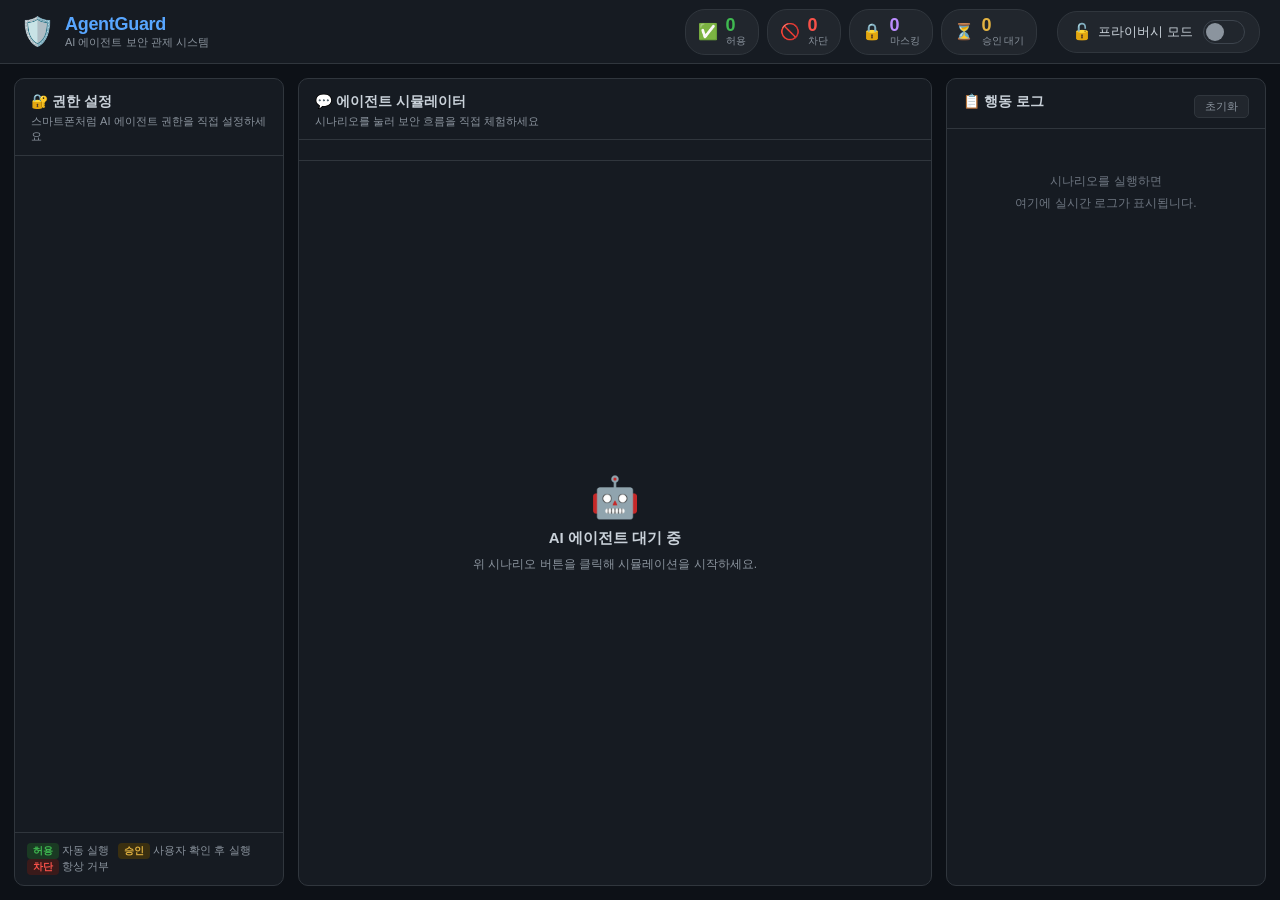
==== static/index.html @ 6f159b20 "Add AgentGuard AI 에이전트 보안 관제 데모 - FastAPI 기반 권한 브로커 (허용/승인/차단 3단계) - 실시간 민감정보 마스킹 (전화번호·주민번호·계좌번호 등)" ====
<!DOCTYPE html>
<html lang="ko">
<head>
  <meta charset="UTF-8">
  <meta name="viewport" content="width=device-width, initial-scale=1.0">
  <title>AgentGuard — AI 에이전트 보안 관제</title>
  <link rel="stylesheet" href="/static/style.css">
</head>
<body>

<header class="header">
  <div class="header-brand">
    <span class="brand-icon">🛡️</span>
    <div>
      <div class="brand-name">AgentGuard</div>
      <div class="brand-sub">AI 에이전트 보안 관제 시스템</div>
    </div>
  </div>

  <div class="header-stats">
    <div class="stat-chip stat-allow">
      <span>✅</span>
      <div>
        <div class="stat-num" id="cnt-allow">0</div>
        <div class="stat-lbl">허용</div>
      </div>
    </div>
    <div class="stat-chip stat-block">
      <span>🚫</span>
      <div>
        <div class="stat-num" id="cnt-block">0</div>
        <div class="stat-lbl">차단</div>
      </div>
    </div>
    <div class="stat-chip stat-mask">
      <span>🔒</span>
      <div>
        <div class="stat-num" id="cnt-mask">0</div>
        <div class="stat-lbl">마스킹</div>
      </div>
    </div>
    <div class="stat-chip stat-pending">
      <span>⏳</span>
      <div>
        <div class="stat-num" id="cnt-pending">0</div>
        <div class="stat-lbl">승인 대기</div>
      </div>
    </div>
  </div>

  <div class="header-privacy">
    <div class="privacy-label-wrap">
      <span class="privacy-icon" id="privacy-icon">🔓</span>
      <span id="privacy-label">프라이버시 모드</span>
    </div>
    <label class="toggle">
      <input type="checkbox" id="privacy-toggle">
      <span class="toggle-track"></span>
    </label>
  </div>
</header>

<main class="layout">

  <!-- LEFT: Permissions -->
  <aside class="panel" id="panel-perms">
    <div class="panel-hd">
      <h2>🔐 권한 설정</h2>
      <p class="panel-sub">스마트폰처럼 AI 에이전트 권한을 직접 설정하세요</p>
    </div>
    <div class="panel-body" id="perms-list"></div>
    <div class="perm-legend">
      <span class="badge-allow">허용</span> 자동 실행 &nbsp;
      <span class="badge-approve">승인</span> 사용자 확인 후 실행 &nbsp;
      <span class="badge-block">차단</span> 항상 거부
    </div>
  </aside>

  <!-- CENTER: Simulator -->
  <section class="panel" id="panel-agent">
    <div class="panel-hd">
      <h2>💬 에이전트 시뮬레이터</h2>
      <p class="panel-sub">시나리오를 눌러 보안 흐름을 직접 체험하세요</p>
    </div>
    <div id="scenarios-row"></div>
    <div class="chat-wrap">
      <div class="chat-feed" id="chat-feed">
        <div class="chat-empty">
          <div class="empty-icon">🤖</div>
          <div class="empty-title">AI 에이전트 대기 중</div>
          <div class="empty-sub">위 시나리오 버튼을 클릭해 시뮬레이션을 시작하세요.</div>
        </div>
      </div>
    </div>
    <div class="privacy-banner" id="privacy-banner">
      🔒 프라이버시 모드 활성화 — 외부 API 전송이 모두 차단됩니다
    </div>
  </section>

  <!-- RIGHT: Logs -->
  <aside class="panel" id="panel-logs">
    <div class="panel-hd log-hd">
      <h2>📋 행동 로그</h2>
      <button class="clear-btn" id="btn-clear">초기화</button>
    </div>
    <div class="panel-body log-feed" id="log-feed">
      <div class="log-empty">
        시나리오를 실행하면<br>여기에 실시간 로그가 표시됩니다.
      </div>
    </div>
  </aside>

</main>

<!-- Approval Modal -->
<div class="modal-backdrop" id="modal-backdrop">
  <div class="modal">
    <div class="modal-icon">⚠️</div>
    <div class="modal-title">사용자 승인 필요</div>
    <div class="modal-sub">AI 에이전트가 다음 작업을 요청합니다</div>
    <div class="modal-card" id="modal-content"></div>
    <div class="modal-btns">
      <button class="btn-deny" id="btn-deny">❌ 거부</button>
      <button class="btn-approve" id="btn-approve">✅ 승인</button>
    </div>
  </div>
</div>

<script src="/static/app.js"></script>
</body>
</html>
---- static/style.css ----
/* ── Variables ──────────────────────────────────────────────────── */
:root {
  --bg:        #0d1117;
  --surface:   #161b22;
  --card:      #21262d;
  --border:    #30363d;
  --border-hl: #3d444d;

  --green:     #3fb950;
  --green-dim: #1a3a23;
  --yellow:    #e3b341;
  --yellow-dim:#3a2f10;
  --red:       #f85149;
  --red-dim:   #3a1a1a;
  --blue:      #58a6ff;
  --blue-dim:  #1a2a3a;
  --purple:    #bc8cff;
  --purple-dim:#2a1a3a;

  --text:      #c9d1d9;
  --text-muted:#8b949e;
  --text-dim:  #6e7681;

  --radius:    10px;
  --radius-sm: 6px;
  --shadow:    0 4px 24px rgba(0,0,0,.4);
}

/* ── Reset ──────────────────────────────────────────────────────── */
*, *::before, *::after { box-sizing: border-box; margin: 0; padding: 0; }
body {
  font-family: -apple-system, BlinkMacSystemFont, 'Segoe UI', Roboto, sans-serif;
  background: var(--bg);
  color: var(--text);
  height: 100vh;
  overflow: hidden;
  display: flex;
  flex-direction: column;
}
button { cursor: pointer; font-family: inherit; }

/* ── Header ─────────────────────────────────────────────────────── */
.header {
  display: flex;
  align-items: center;
  gap: 20px;
  padding: 0 20px;
  height: 64px;
  background: var(--surface);
  border-bottom: 1px solid var(--border);
  flex-shrink: 0;
  z-index: 10;
}
.header-brand {
  display: flex;
  align-items: center;
  gap: 10px;
  flex-shrink: 0;
}
.brand-icon { font-size: 28px; }
.brand-name { font-size: 18px; font-weight: 700; color: var(--blue); letter-spacing: -.3px; }
.brand-sub  { font-size: 11px; color: var(--text-muted); }

.header-stats {
  display: flex;
  gap: 8px;
  margin-left: auto;
}
.stat-chip {
  display: flex;
  align-items: center;
  gap: 8px;
  padding: 6px 12px;
  border-radius: 20px;
  border: 1px solid var(--border);
  background: var(--card);
  font-size: 12px;
  min-width: 70px;
}
.stat-chip > span { font-size: 16px; }
.stat-num { font-size: 18px; font-weight: 700; line-height: 1; }
.stat-lbl { font-size: 10px; color: var(--text-muted); }
.stat-allow  .stat-num { color: var(--green); }
.stat-block  .stat-num { color: var(--red); }
.stat-mask   .stat-num { color: var(--purple); }
.stat-pending .stat-num { color: var(--yellow); }

.header-privacy {
  display: flex;
  align-items: center;
  gap: 10px;
  flex-shrink: 0;
  padding: 8px 14px;
  border-radius: 20px;
  border: 1px solid var(--border);
  background: var(--card);
}
.privacy-label-wrap { display: flex; align-items: center; gap: 6px; font-size: 13px; font-weight: 500; }
.privacy-icon { font-size: 16px; transition: all .3s; }

/* Toggle switch */
.toggle { position: relative; display: inline-block; width: 42px; height: 24px; }
.toggle input { opacity: 0; width: 0; height: 0; }
.toggle-track {
  position: absolute; inset: 0;
  background: var(--card);
  border: 1px solid var(--border-hl);
  border-radius: 24px;
  transition: background .25s;
}
.toggle-track::after {
  content: '';
  position: absolute;
  top: 2px; left: 2px;
  width: 18px; height: 18px;
  background: var(--text-muted);
  border-radius: 50%;
  transition: transform .25s, background .25s;
}
.toggle input:checked + .toggle-track { background: var(--purple-dim); border-color: var(--purple); }
.toggle input:checked + .toggle-track::after { transform: translateX(18px); background: var(--purple); }

/* ── Layout ─────────────────────────────────────────────────────── */
.layout {
  display: grid;
  grid-template-columns: 270px 1fr 320px;
  gap: 14px;
  padding: 14px;
  flex: 1;
  overflow: hidden;
  min-height: 0;
}

/* ── Panel ──────────────────────────────────────────────────────── */
.panel {
  background: var(--surface);
  border: 1px solid var(--border);
  border-radius: var(--radius);
  display: flex;
  flex-direction: column;
  overflow: hidden;
  min-height: 0;
}
.panel-hd {
  padding: 14px 16px 10px;
  border-bottom: 1px solid var(--border);
  flex-shrink: 0;
}
.panel-hd h2 { font-size: 14px; font-weight: 600; }
.panel-sub { font-size: 11px; color: var(--text-muted); margin-top: 3px; line-height: 1.4; }
.panel-body { flex: 1; overflow-y: auto; padding: 12px; }

/* ── Permissions ────────────────────────────────────────────────── */
.perm-item {
  padding: 10px 12px;
  margin-bottom: 6px;
  background: var(--card);
  border: 1px solid var(--border);
  border-radius: var(--radius-sm);
  transition: border-color .2s;
}
.perm-item:last-child { margin-bottom: 0; }
.perm-top {
  display: flex;
  align-items: center;
  gap: 8px;
  margin-bottom: 8px;
}
.perm-icon { font-size: 16px; }
.perm-name { font-size: 13px; font-weight: 500; }
.perm-desc { font-size: 11px; color: var(--text-muted); }

.seg-ctrl {
  display: flex;
  background: var(--bg);
  border: 1px solid var(--border);
  border-radius: 6px;
  overflow: hidden;
}
.seg-btn {
  flex: 1;
  border: none;
  background: transparent;
  padding: 5px 4px;
  font-size: 11px;
  font-weight: 500;
  color: var(--text-muted);
  transition: background .15s, color .15s;
}
.seg-btn:not(:last-child) { border-right: 1px solid var(--border); }
.seg-btn:hover { background: var(--card); color: var(--text); }
.seg-btn.act-allow   { background: var(--green-dim);  color: var(--green);  }
.seg-btn.act-approve { background: var(--yellow-dim); color: var(--yellow); }
.seg-btn.act-block   { background: var(--red-dim);    color: var(--red);    }

.perm-item.state-allow   { border-color: var(--green); }
.perm-item.state-approve { border-color: var(--yellow); }
.perm-item.state-block   { border-color: var(--red); }

.perm-legend {
  padding: 10px 12px;
  border-top: 1px solid var(--border);
  font-size: 11px;
  color: var(--text-muted);
  flex-shrink: 0;
}
.badge-allow, .badge-approve, .badge-block {
  display: inline-block;
  padding: 1px 6px;
  border-radius: 4px;
  font-size: 10px;
  font-weight: 600;
}
.badge-allow   { background: var(--green-dim);  color: var(--green);  }
.badge-approve { background: var(--yellow-dim); color: var(--yellow); }
.badge-block   { background: var(--red-dim);    color: var(--red);    }

/* ── Scenarios ──────────────────────────────────────────────────── */
#scenarios-row {
  display: flex;
  gap: 8px;
  padding: 10px 12px;
  border-bottom: 1px solid var(--border);
  flex-shrink: 0;
}
.scenario-btn {
  flex: 1;
  display: flex;
  flex-direction: column;
  align-items: center;
  gap: 4px;
  padding: 10px 6px;
  border: 1px solid var(--border);
  border-radius: var(--radius-sm);
  background: var(--card);
  color: var(--text);
  font-size: 11px;
  font-weight: 500;
  text-align: center;
  transition: border-color .2s, background .2s, transform .1s;
}
.scenario-btn:hover { border-color: var(--blue); background: var(--blue-dim); }
.scenario-btn:active { transform: scale(.97); }
.scenario-btn.running {
  border-color: var(--yellow);
  background: var(--yellow-dim);
  pointer-events: none;
  animation: pulse 1.5s infinite;
}
.scenario-btn.s3-btn:hover { border-color: var(--purple); background: var(--purple-dim); }
.scenario-btn.s3-btn.running { border-color: var(--purple); background: var(--purple-dim); }
.sc-emoji { font-size: 20px; }
@keyframes pulse { 0%,100%{opacity:1} 50%{opacity:.6} }

/* ── Chat ───────────────────────────────────────────────────────── */
.chat-wrap { flex: 1; overflow: hidden; display: flex; flex-direction: column; min-height: 0; }
.chat-feed {
  flex: 1;
  overflow-y: auto;
  padding: 12px;
  display: flex;
  flex-direction: column;
  gap: 8px;
}
.chat-empty {
  display: flex;
  flex-direction: column;
  align-items: center;
  justify-content: center;
  height: 100%;
  gap: 8px;
  color: var(--text-muted);
  text-align: center;
}
.empty-icon  { font-size: 40px; }
.empty-title { font-size: 15px; font-weight: 600; color: var(--text); }
.empty-sub   { font-size: 12px; }

.chat-msg {
  max-width: 85%;
  padding: 9px 12px;
  border-radius: 12px;
  font-size: 13px;
  line-height: 1.5;
  animation: fadeUp .3s ease;
}
.chat-msg.user  { align-self: flex-end; background: var(--blue-dim); border: 1px solid var(--blue); color: var(--blue); }
.chat-msg.ai    { align-self: flex-start; background: var(--card); border: 1px solid var(--border); }
.chat-msg.agent { align-self: flex-start; background: var(--card); border: 1px solid var(--border-hl); font-size: 12px; }
.chat-msg.info  { align-self: center; background: var(--purple-dim); border: 1px solid var(--purple); color: var(--purple); font-size: 11px; max-width: 100%; text-align: center; }
.chat-sender    { font-size: 10px; color: var(--text-muted); margin-bottom: 3px; }
@keyframes fadeUp { from{opacity:0;transform:translateY(8px)} to{opacity:1;transform:translateY(0)} }

.privacy-banner {
  display: none;
  padding: 8px 14px;
  background: var(--purple-dim);
  border-top: 1px solid var(--purple);
  color: var(--purple);
  font-size: 12px;
  font-weight: 500;
  text-align: center;
  flex-shrink: 0;
}

/* ── Logs ───────────────────────────────────────────────────────── */
.log-hd { display: flex; align-items: flex-start; justify-content: space-between; }
.clear-btn {
  padding: 3px 10px;
  border: 1px solid var(--border);
  border-radius: 5px;
  background: var(--card);
  color: var(--text-muted);
  font-size: 11px;
  margin-top: 2px;
}
.clear-btn:hover { border-color: var(--red); color: var(--red); }

.log-feed { display: flex; flex-direction: column; gap: 6px; }
.log-empty { font-size: 12px; color: var(--text-dim); text-align: center; padding-top: 30px; line-height: 1.8; }

.log-entry {
  border-left: 3px solid var(--border);
  padding: 8px 10px;
  border-radius: 0 var(--radius-sm) var(--radius-sm) 0;
  background: var(--card);
  animation: slideIn .3s ease;
  cursor: pointer;
  transition: background .15s;
}
.log-entry:hover { background: var(--border); }
.log-entry.l-allow   { border-left-color: var(--green); }
.log-entry.l-block   { border-left-color: var(--red); }
.log-entry.l-approve { border-left-color: var(--yellow); }
.log-entry.l-system  { border-left-color: var(--blue); }

.log-top { display: flex; align-items: center; gap: 6px; margin-bottom: 3px; }
.log-ts   { font-size: 10px; color: var(--text-dim); font-variant-numeric: tabular-nums; }
.log-desc { font-size: 12px; flex: 1; }
.log-badge {
  padding: 1px 6px;
  border-radius: 4px;
  font-size: 10px;
  font-weight: 600;
  flex-shrink: 0;
}
.b-allow   { background: var(--green-dim);  color: var(--green);  }
.b-block   { background: var(--red-dim);    color: var(--red);    }
.b-approve { background: var(--yellow-dim); color: var(--yellow); }
.b-system  { background: var(--blue-dim);   color: var(--blue);   }

.log-data {
  font-size: 11px;
  color: var(--text-muted);
  white-space: nowrap;
  overflow: hidden;
  text-overflow: ellipsis;
  max-width: 260px;
}
.log-mask-tag {
  display: inline-block;
  margin-top: 4px;
  padding: 1px 6px;
  background: var(--purple-dim);
  color: var(--purple);
  border-radius: 4px;
  font-size: 10px;
}

.log-detail {
  display: none;
  margin-top: 8px;
  padding-top: 8px;
  border-top: 1px solid var(--border);
  font-size: 11px;
  color: var(--text-muted);
  line-height: 1.6;
}
.log-entry.expanded .log-detail { display: block; }
.log-detail strong { color: var(--text); }

@keyframes slideIn { from{opacity:0;transform:translateX(-8px)} to{opacity:1;transform:translateX(0)} }

/* ── Modal ──────────────────────────────────────────────────────── */
.modal-backdrop {
  display: none;
  position: fixed;
  inset: 0;
  background: rgba(0,0,0,.7);
  backdrop-filter: blur(4px);
  z-index: 100;
  align-items: center;
  justify-content: center;
}
.modal-backdrop.open { display: flex; }
.modal {
  background: var(--surface);
  border: 1px solid var(--yellow);
  border-radius: 14px;
  padding: 28px 28px 24px;
  width: 420px;
  max-width: 90vw;
  box-shadow: var(--shadow);
  animation: modalIn .25s ease;
  text-align: center;
}
@keyframes modalIn { from{opacity:0;transform:scale(.94)} to{opacity:1;transform:scale(1)} }
.modal-icon  { font-size: 40px; margin-bottom: 10px; }
.modal-title { font-size: 18px; font-weight: 700; color: var(--yellow); margin-bottom: 4px; }
.modal-sub   { font-size: 13px; color: var(--text-muted); margin-bottom: 16px; }

.modal-card {
  background: var(--card);
  border: 1px solid var(--border-hl);
  border-radius: var(--radius-sm);
  padding: 14px;
  text-align: left;
  margin-bottom: 20px;
}
.modal-row { display: flex; gap: 8px; margin-bottom: 8px; font-size: 13px; }
.modal-row:last-child { margin-bottom: 0; }
.m-label { color: var(--text-muted); min-width: 70px; flex-shrink: 0; }
.m-value { color: var(--text); word-break: break-all; }
.m-value.code { font-family: 'SFMono-Regular', Consolas, monospace; font-size: 12px; color: var(--red); }

.modal-btns { display: flex; gap: 10px; }
.btn-deny, .btn-approve {
  flex: 1;
  padding: 11px;
  border-radius: var(--radius-sm);
  font-size: 14px;
  font-weight: 600;
  border: none;
  transition: opacity .15s, transform .1s;
}
.btn-deny    { background: var(--red-dim);    color: var(--red);    border: 1px solid var(--red); }
.btn-approve { background: var(--green-dim);  color: var(--green);  border: 1px solid var(--green); }
.btn-deny:hover, .btn-approve:hover { opacity: .85; }
.btn-deny:active, .btn-approve:active { transform: scale(.97); }

/* ── Scrollbar ──────────────────────────────────────────────────── */
::-webkit-scrollbar { width: 5px; }
::-webkit-scrollbar-track { background: transparent; }
::-webkit-scrollbar-thumb { background: var(--border-hl); border-radius: 3px; }
::-webkit-scrollbar-thumb:hover { background: var(--text-dim); }

/* ── Privacy mode body state ────────────────────────────────────── */
body.privacy-active .header { border-bottom-color: var(--purple); }
body.privacy-active .brand-icon::after { content: ' 🔒'; }
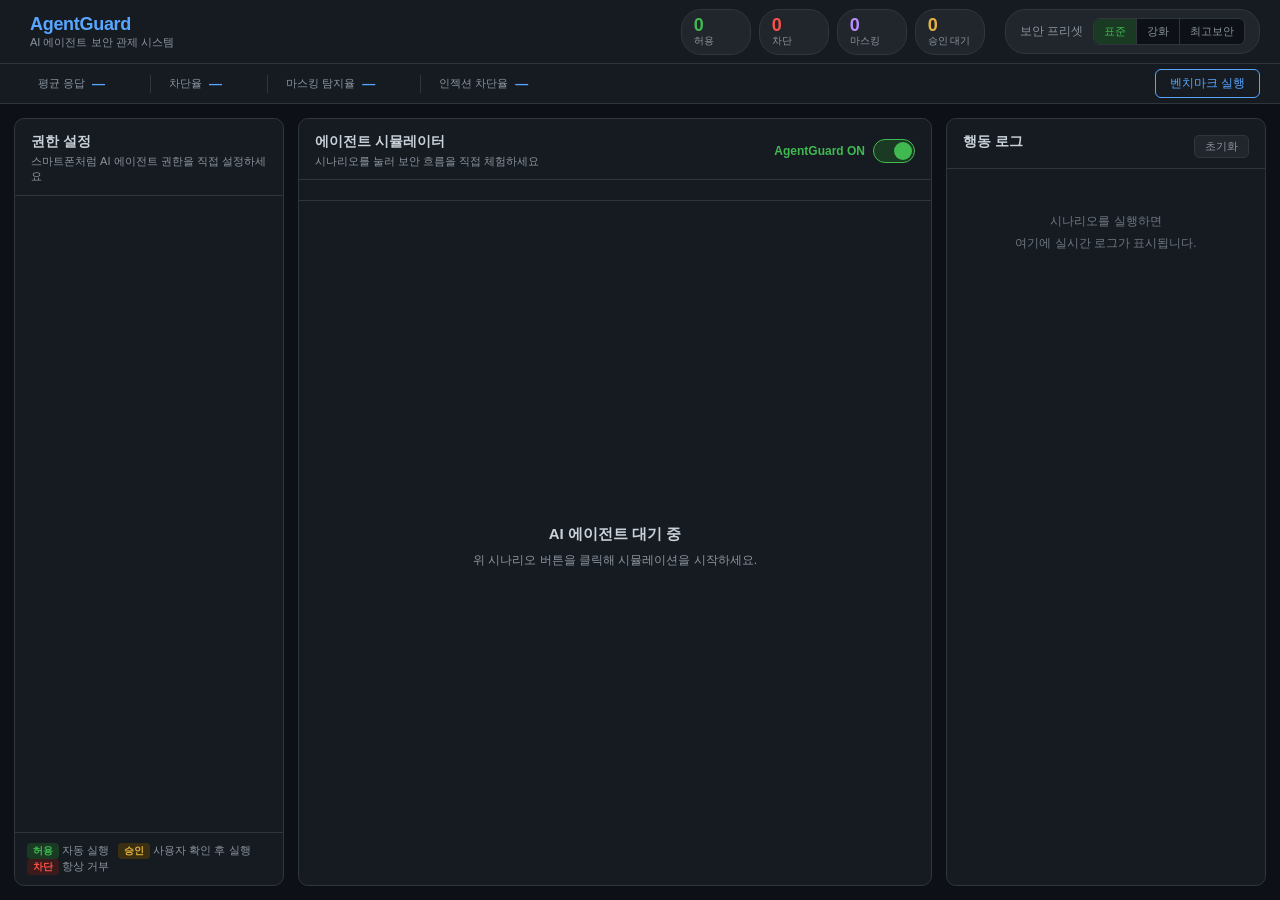
==== commit 26d3fa0f: "Add sensitivity preset, Guard ON/OFF toggle, field-level Gmail permissions - Replace privacy_mode bo" ====
--- a/static/index.html
+++ b/static/index.html
@@ -10,7 +10,7 @@
 
 <header class="header">
   <div class="header-brand">
-    <span class="brand-icon">🛡️</span>
+    <span class="brand-icon"></span>
     <div>
       <div class="brand-name">AgentGuard</div>
       <div class="brand-sub">AI 에이전트 보안 관제 시스템</div>
@@ -19,28 +19,24 @@
 
   <div class="header-stats">
     <div class="stat-chip stat-allow">
-      <span>✅</span>
       <div>
         <div class="stat-num" id="cnt-allow">0</div>
         <div class="stat-lbl">허용</div>
       </div>
     </div>
     <div class="stat-chip stat-block">
-      <span>🚫</span>
       <div>
         <div class="stat-num" id="cnt-block">0</div>
         <div class="stat-lbl">차단</div>
       </div>
     </div>
     <div class="stat-chip stat-mask">
-      <span>🔒</span>
       <div>
         <div class="stat-num" id="cnt-mask">0</div>
         <div class="stat-lbl">마스킹</div>
       </div>
     </div>
     <div class="stat-chip stat-pending">
-      <span>⏳</span>
       <div>
         <div class="stat-num" id="cnt-pending">0</div>
         <div class="stat-lbl">승인 대기</div>
@@ -48,24 +44,47 @@
     </div>
   </div>
 
-  <div class="header-privacy">
-    <div class="privacy-label-wrap">
-      <span class="privacy-icon" id="privacy-icon">🔓</span>
-      <span id="privacy-label">프라이버시 모드</span>
+  <div class="header-sensitivity">
+    <span class="sensitivity-label">보안 프리셋</span>
+    <div class="preset-ctrl">
+      <button class="preset-btn preset-standard active" id="preset-standard" data-preset="standard">표준</button>
+      <button class="preset-btn preset-enhanced" id="preset-enhanced" data-preset="enhanced">강화</button>
+      <button class="preset-btn preset-maximum" id="preset-maximum" data-preset="maximum">최고보안</button>
     </div>
-    <label class="toggle">
-      <input type="checkbox" id="privacy-toggle">
-      <span class="toggle-track"></span>
-    </label>
   </div>
 </header>
+
+<!-- Live metrics bar -->
+<div class="metrics-bar">
+  <div class="metric-item">
+    <span class="metric-label">평균 응답</span>
+    <span class="metric-val" id="m-avg-ms">—</span>
+  </div>
+  <div class="metric-div"></div>
+  <div class="metric-item">
+    <span class="metric-label">차단율</span>
+    <span class="metric-val" id="m-block-rate">—</span>
+  </div>
+  <div class="metric-div"></div>
+  <div class="metric-item">
+    <span class="metric-label">마스킹 탐지율</span>
+    <span class="metric-val" id="m-mask-rate">—</span>
+  </div>
+  <div class="metric-div"></div>
+  <div class="metric-item">
+    <span class="metric-label">인젝션 차단율</span>
+    <span class="metric-val" id="m-inject-rate">—</span>
+  </div>
+  <div class="metric-spacer"></div>
+  <button class="benchmark-btn" id="btn-benchmark">벤치마크 실행</button>
+</div>
 
 <main class="layout">
 
   <!-- LEFT: Permissions -->
   <aside class="panel" id="panel-perms">
     <div class="panel-hd">
-      <h2>🔐 권한 설정</h2>
+      <h2>권한 설정</h2>
       <p class="panel-sub">스마트폰처럼 AI 에이전트 권한을 직접 설정하세요</p>
     </div>
     <div class="panel-body" id="perms-list"></div>
@@ -78,29 +97,41 @@
 
   <!-- CENTER: Simulator -->
   <section class="panel" id="panel-agent">
-    <div class="panel-hd">
-      <h2>💬 에이전트 시뮬레이터</h2>
-      <p class="panel-sub">시나리오를 눌러 보안 흐름을 직접 체험하세요</p>
+    <div class="panel-hd agent-hd">
+      <div>
+        <h2>에이전트 시뮬레이터</h2>
+        <p class="panel-sub">시나리오를 눌러 보안 흐름을 직접 체험하세요</p>
+      </div>
+      <div class="guard-ctrl" id="guard-ctrl">
+        <span class="guard-label-text" id="guard-label">AgentGuard ON</span>
+        <label class="toggle guard-toggle">
+          <input type="checkbox" id="guard-toggle" checked>
+          <span class="toggle-track guard-track"></span>
+        </label>
+      </div>
     </div>
     <div id="scenarios-row"></div>
+    <div class="guard-off-banner" id="guard-off-banner">
+      AgentGuard 비활성화 — 마스킹·차단·권한 검사 없이 원본 데이터 노출
+    </div>
     <div class="chat-wrap">
       <div class="chat-feed" id="chat-feed">
         <div class="chat-empty">
-          <div class="empty-icon">🤖</div>
+          <div class="empty-icon"></div>
           <div class="empty-title">AI 에이전트 대기 중</div>
           <div class="empty-sub">위 시나리오 버튼을 클릭해 시뮬레이션을 시작하세요.</div>
         </div>
       </div>
     </div>
     <div class="privacy-banner" id="privacy-banner">
-      🔒 프라이버시 모드 활성화 — 외부 API 전송이 모두 차단됩니다
+      최고보안 모드 — 모든 외부 전송이 차단됩니다
     </div>
   </section>
 
   <!-- RIGHT: Logs -->
   <aside class="panel" id="panel-logs">
     <div class="panel-hd log-hd">
-      <h2>📋 행동 로그</h2>
+      <h2>행동 로그</h2>
       <button class="clear-btn" id="btn-clear">초기화</button>
     </div>
     <div class="panel-body log-feed" id="log-feed">
@@ -115,13 +146,25 @@
 <!-- Approval Modal -->
 <div class="modal-backdrop" id="modal-backdrop">
   <div class="modal">
-    <div class="modal-icon">⚠️</div>
+    <div class="modal-icon"></div>
     <div class="modal-title">사용자 승인 필요</div>
     <div class="modal-sub">AI 에이전트가 다음 작업을 요청합니다</div>
     <div class="modal-card" id="modal-content"></div>
     <div class="modal-btns">
-      <button class="btn-deny" id="btn-deny">❌ 거부</button>
-      <button class="btn-approve" id="btn-approve">✅ 승인</button>
+      <button class="btn-deny" id="btn-deny">거부</button>
+      <button class="btn-approve" id="btn-approve">승인</button>
+    </div>
+  </div>
+</div>
+
+<!-- Benchmark Modal -->
+<div class="modal-backdrop" id="bench-backdrop">
+  <div class="modal bench-modal">
+    <div class="modal-title">민감정보 탐지 성능 벤치마크</div>
+    <div class="modal-sub">정규식 기반 탐지 엔진 — 테스트셋 27건 (탐지 가능 15건 + 한계 케이스 2건 + 음성 10건)</div>
+    <div id="bench-content"></div>
+    <div class="modal-btns" style="margin-top:14px">
+      <button class="btn-approve" id="btn-bench-close" style="flex:none;padding:9px 36px">닫기</button>
     </div>
   </div>
 </div>
--- a/static/style.css
+++ b/static/style.css
@@ -446,4 +446,232 @@
 
 /* ── Privacy mode body state ────────────────────────────────────── */
 body.privacy-active .header { border-bottom-color: var(--purple); }
-body.privacy-active .brand-icon::after { content: ' 🔒'; }
+body.privacy-active .brand-icon::after { content: ''; }
+
+/* ── Guard OFF body state ────────────────────────────────────────── */
+body.guard-off .header { border-bottom-color: var(--red); }
+
+/* ── Sensitivity preset selector ────────────────────────────────── */
+.header-sensitivity {
+  display: flex;
+  align-items: center;
+  gap: 10px;
+  flex-shrink: 0;
+  padding: 8px 14px;
+  border-radius: 20px;
+  border: 1px solid var(--border);
+  background: var(--card);
+}
+.sensitivity-label {
+  font-size: 12px;
+  color: var(--text-muted);
+  white-space: nowrap;
+}
+.preset-ctrl {
+  display: flex;
+  background: var(--bg);
+  border: 1px solid var(--border);
+  border-radius: 6px;
+  overflow: hidden;
+}
+.preset-btn {
+  border: none;
+  background: transparent;
+  padding: 5px 10px;
+  font-size: 11px;
+  font-weight: 500;
+  color: var(--text-muted);
+  transition: background .15s, color .15s;
+  white-space: nowrap;
+}
+.preset-btn:not(:last-child) { border-right: 1px solid var(--border); }
+.preset-btn:hover { background: var(--card); color: var(--text); }
+.preset-btn.active.preset-standard { background: var(--green-dim);  color: var(--green);  }
+.preset-btn.active.preset-enhanced { background: var(--yellow-dim); color: var(--yellow); }
+.preset-btn.active.preset-maximum  { background: var(--red-dim);    color: var(--red);    }
+
+/* ── Guard toggle in simulator panel ────────────────────────────── */
+.agent-hd {
+  display: flex;
+  align-items: center;
+  justify-content: space-between;
+}
+.guard-ctrl {
+  display: flex;
+  align-items: center;
+  gap: 8px;
+  flex-shrink: 0;
+}
+.guard-label-text {
+  font-size: 12px;
+  font-weight: 600;
+  color: var(--green);
+  transition: color .2s;
+}
+.guard-track { }
+.toggle input:checked + .guard-track { background: var(--green-dim); border-color: var(--green); }
+.toggle input:checked + .guard-track::after { background: var(--green); }
+.toggle input:not(:checked) + .guard-track { background: var(--red-dim); border-color: var(--red); }
+.toggle input:not(:checked) + .guard-track::after { transform: translateX(18px); background: var(--red); }
+
+/* ── Guard OFF banner ────────────────────────────────────────────── */
+.guard-off-banner {
+  display: none;
+  align-items: center;
+  justify-content: center;
+  padding: 7px 14px;
+  background: var(--red-dim);
+  border-bottom: 1px solid var(--red);
+  color: var(--red);
+  font-size: 12px;
+  font-weight: 600;
+  text-align: center;
+  flex-shrink: 0;
+  animation: pulse 2s infinite;
+}
+
+/* ── Danger chat message (Guard OFF) ────────────────────────────── */
+.chat-msg.danger {
+  align-self: flex-start;
+  background: var(--red-dim);
+  border: 1px solid var(--red);
+  color: var(--red);
+  font-size: 12px;
+}
+.chat-msg.danger .chat-sender { color: var(--red); opacity: .8; }
+
+/* ── Gmail scope sub-control ─────────────────────────────────────── */
+.gmail-scope-ctrl {
+  display: flex;
+  align-items: center;
+  gap: 8px;
+  margin-top: 8px;
+  padding-top: 8px;
+  border-top: 1px solid var(--border);
+}
+.gmail-scope-label {
+  font-size: 11px;
+  color: var(--text-muted);
+  white-space: nowrap;
+  flex-shrink: 0;
+}
+.gmail-seg { flex: 1; }
+
+/* ── Metrics bar ─────────────────────────────────────────────────── */
+.metrics-bar {
+  display: flex;
+  align-items: center;
+  height: 40px;
+  padding: 0 20px;
+  background: var(--surface);
+  border-bottom: 1px solid var(--border);
+  flex-shrink: 0;
+  gap: 0;
+}
+.metric-item {
+  display: flex;
+  align-items: center;
+  gap: 7px;
+  padding: 0 18px;
+}
+.metric-label {
+  font-size: 11px;
+  color: var(--text-muted);
+  white-space: nowrap;
+}
+.metric-val {
+  font-size: 13px;
+  font-weight: 700;
+  color: var(--blue);
+  font-variant-numeric: tabular-nums;
+  min-width: 40px;
+}
+.metric-div {
+  width: 1px;
+  height: 18px;
+  background: var(--border);
+  flex-shrink: 0;
+}
+.metric-spacer { flex: 1; }
+.benchmark-btn {
+  padding: 5px 14px;
+  border: 1px solid var(--blue);
+  border-radius: var(--radius-sm);
+  background: transparent;
+  color: var(--blue);
+  font-size: 12px;
+  font-weight: 500;
+  white-space: nowrap;
+  transition: background .15s, color .15s;
+}
+.benchmark-btn:hover    { background: var(--blue); color: var(--bg); }
+.benchmark-btn:disabled { opacity: .5; cursor: not-allowed; }
+
+/* ── Scenario s4 (injection) ─────────────────────────────────────── */
+.scenario-btn.s4-btn:hover   { border-color: var(--red);    background: var(--red-dim);    }
+.scenario-btn.s4-btn.running { border-color: var(--red);    background: var(--red-dim);    pointer-events: none; animation: pulse 1.5s infinite; }
+
+/* ── Log response time tag ───────────────────────────────────────── */
+.log-ms {
+  font-size: 10px;
+  color: var(--text-dim);
+  font-variant-numeric: tabular-nums;
+  flex-shrink: 0;
+  margin-right: 2px;
+}
+
+/* ── Benchmark modal ─────────────────────────────────────────────── */
+.bench-modal {
+  width: 700px;
+  max-width: 96vw;
+  text-align: left;
+  max-height: 88vh;
+  overflow-y: auto;
+}
+.bench-summary {
+  display: grid;
+  grid-template-columns: repeat(5, 1fr);
+  gap: 8px;
+  margin: 16px 0 10px;
+}
+.bench-stat {
+  background: var(--card);
+  border: 1px solid var(--border);
+  border-radius: var(--radius-sm);
+  padding: 10px 8px;
+  text-align: center;
+}
+.bench-val { font-size: 20px; font-weight: 700; line-height: 1.2; }
+.bench-lbl { font-size: 10px; color: var(--text-muted); margin-top: 3px; }
+.bench-meta {
+  font-size: 11px;
+  color: var(--text-muted);
+  margin-bottom: 12px;
+  padding: 6px 10px;
+  background: var(--card);
+  border-radius: var(--radius-sm);
+}
+.bench-table-wrap { overflow-x: auto; }
+.bench-table {
+  width: 100%;
+  border-collapse: collapse;
+  font-size: 11px;
+}
+.bench-table th, .bench-table td {
+  padding: 6px 8px;
+  border-bottom: 1px solid var(--border);
+  text-align: left;
+}
+.bench-table th {
+  color: var(--text-muted);
+  font-weight: 500;
+  background: var(--card);
+  position: sticky;
+  top: 0;
+}
+.bench-text { color: var(--text); max-width: 220px; }
+.bench-time { color: var(--text-dim); font-variant-numeric: tabular-nums; }
+.outcome-tp { color: var(--green);   font-weight: 600; }
+.outcome-tn { color: var(--text-muted); }
+.outcome-fp { color: var(--red);     font-weight: 600; }
+.outcome-fn { color: var(--yellow);  font-weight: 600; }
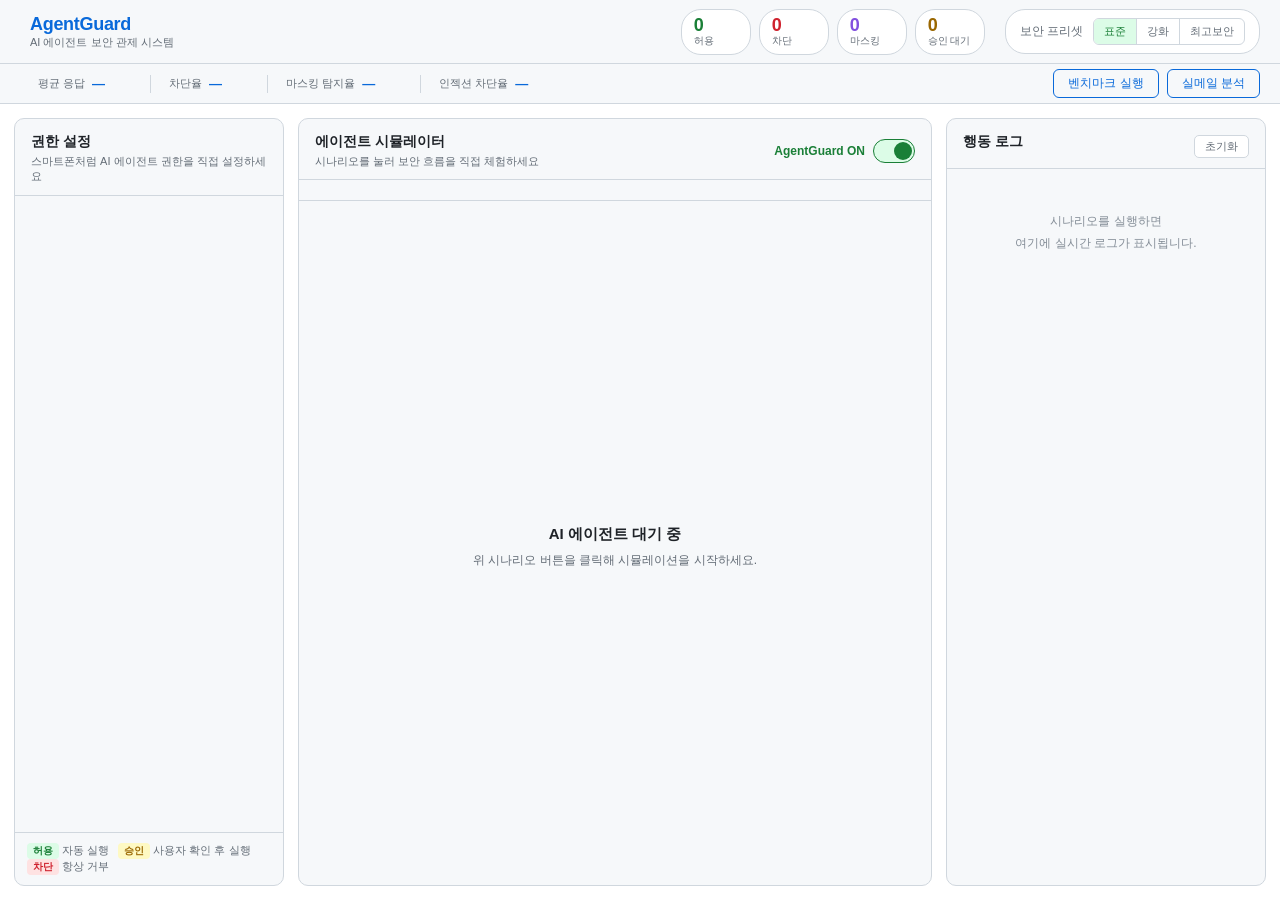
==== commit 057142ae: "최종본" ====
--- a/static/index.html
+++ b/static/index.html
@@ -77,6 +77,7 @@
   </div>
   <div class="metric-spacer"></div>
   <button class="benchmark-btn" id="btn-benchmark">벤치마크 실행</button>
+  <button class="benchmark-btn" id="btn-email-analysis" style="margin-left:8px">실메일 분석</button>
 </div>
 
 <main class="layout">
@@ -161,7 +162,7 @@
 <div class="modal-backdrop" id="bench-backdrop">
   <div class="modal bench-modal">
     <div class="modal-title">민감정보 탐지 성능 벤치마크</div>
-    <div class="modal-sub">정규식 기반 탐지 엔진 — 테스트셋 27건 (탐지 가능 15건 + 한계 케이스 2건 + 음성 10건)</div>
+    <div class="modal-sub">정규식 기반 탐지 엔진 — 테스트셋 100건 (탐지 가능 60건 + 한계 케이스 10건 + 음성 30건)</div>
     <div id="bench-content"></div>
     <div class="modal-btns" style="margin-top:14px">
       <button class="btn-approve" id="btn-bench-close" style="flex:none;padding:9px 36px">닫기</button>
@@ -169,6 +170,18 @@
   </div>
 </div>
 
+<!-- Email Analysis Modal -->
+<div class="modal-backdrop" id="email-analysis-backdrop">
+  <div class="modal bench-modal">
+    <div class="modal-title">실제 이메일 PII 분석</div>
+    <div class="modal-sub">Gmail 수신함 50건 — 실제 데이터 기반 민감정보 탐지 결과</div>
+    <div id="email-analysis-content"></div>
+    <div class="modal-btns" style="margin-top:14px">
+      <button class="btn-approve" id="btn-email-analysis-close" style="flex:none;padding:9px 36px">닫기</button>
+    </div>
+  </div>
+</div>
+
 <script src="/static/app.js"></script>
 </body>
 </html>
--- a/static/style.css
+++ b/static/style.css
@@ -1,29 +1,29 @@
 /* ── Variables ──────────────────────────────────────────────────── */
 :root {
-  --bg:        #0d1117;
-  --surface:   #161b22;
-  --card:      #21262d;
-  --border:    #30363d;
-  --border-hl: #3d444d;
-
-  --green:     #3fb950;
-  --green-dim: #1a3a23;
-  --yellow:    #e3b341;
-  --yellow-dim:#3a2f10;
-  --red:       #f85149;
-  --red-dim:   #3a1a1a;
-  --blue:      #58a6ff;
-  --blue-dim:  #1a2a3a;
-  --purple:    #bc8cff;
-  --purple-dim:#2a1a3a;
-
-  --text:      #c9d1d9;
-  --text-muted:#8b949e;
-  --text-dim:  #6e7681;
+  --bg:        #ffffff;
+  --surface:   #f6f8fa;
+  --card:      #ffffff;
+  --border:    #d0d7de;
+  --border-hl: #b1bac4;
+
+  --green:     #1a7f37;
+  --green-dim: #dcfce7;
+  --yellow:    #9a6700;
+  --yellow-dim:#fef9c3;
+  --red:       #cf222e;
+  --red-dim:   #fee2e2;
+  --blue:      #0969da;
+  --blue-dim:  #dbeafe;
+  --purple:    #8250df;
+  --purple-dim:#f3e8ff;
+
+  --text:      #1f2328;
+  --text-muted:#636c76;
+  --text-dim:  #848d97;
 
   --radius:    10px;
   --radius-sm: 6px;
-  --shadow:    0 4px 24px rgba(0,0,0,.4);
+  --shadow:    0 4px 24px rgba(0,0,0,.12);
 }
 
 /* ── Reset ──────────────────────────────────────────────────────── */
@@ -675,3 +675,419 @@
 .outcome-tn { color: var(--text-muted); }
 .outcome-fp { color: var(--red);     font-weight: 600; }
 .outcome-fn { color: var(--yellow);  font-weight: 600; }
+
+/* ── Benchmark comparison table ──────────────────────────────────── */
+.bench-compare-table {
+  margin: 16px 0 14px;
+  border: 1px solid var(--border);
+  border-radius: var(--radius);
+  overflow: hidden;
+}
+.compare-table-title {
+  padding: 10px 14px;
+  font-size: 12px;
+  font-weight: 700;
+  color: var(--text);
+  background: var(--card);
+  border-bottom: 1px solid var(--border);
+}
+.compare-table {
+  width: 100%;
+  border-collapse: collapse;
+  font-size: 12px;
+}
+.compare-table thead tr {
+  background: var(--surface);
+}
+.compare-th-metric {
+  padding: 8px 14px;
+  text-align: left;
+  font-weight: 600;
+  color: var(--text-muted);
+  font-size: 11px;
+  width: 34%;
+}
+.compare-th-keyword {
+  padding: 8px 14px;
+  text-align: center;
+  font-weight: 700;
+  font-size: 11px;
+  color: var(--yellow);
+  background: var(--yellow-dim);
+  border-left: 1px solid var(--border);
+  width: 33%;
+}
+.compare-th-agentguard {
+  padding: 8px 14px;
+  text-align: center;
+  font-weight: 700;
+  font-size: 11px;
+  color: var(--green);
+  background: var(--green-dim);
+  border-left: 1px solid var(--border);
+  width: 33%;
+}
+.compare-table tbody tr {
+  border-top: 1px solid var(--border);
+}
+.compare-table tbody tr:hover { background: var(--surface); }
+.compare-td-metric {
+  padding: 9px 14px;
+  color: var(--text-muted);
+  font-size: 12px;
+  font-weight: 500;
+}
+.compare-td-keyword {
+  padding: 9px 14px;
+  text-align: center;
+  font-size: 13px;
+  font-weight: 600;
+  color: var(--yellow);
+  border-left: 1px solid var(--border);
+}
+.compare-td-agentguard {
+  padding: 9px 14px;
+  text-align: center;
+  font-size: 13px;
+  font-weight: 700;
+  color: var(--green);
+  border-left: 1px solid var(--border);
+}
+.compare-diff {
+  display: inline-block;
+  margin-left: 5px;
+  padding: 1px 6px;
+  background: var(--green-dim);
+  color: var(--green);
+  border-radius: 4px;
+  font-size: 10px;
+  font-weight: 700;
+  vertical-align: middle;
+}
+.compare-no {
+  color: var(--red);
+  font-weight: 600;
+}
+.compare-no-sub {
+  font-size: 10px;
+  color: var(--text-muted);
+  font-weight: 400;
+}
+.compare-yes {
+  color: var(--green);
+  font-weight: 700;
+}
+.compare-table-note {
+  padding: 7px 14px;
+  font-size: 10px;
+  color: var(--text-dim);
+  background: var(--card);
+  border-top: 1px solid var(--border);
+}
+
+/* ── Masking detail card ────────────────────────────────────────── */
+.chat-msg.mask-detail {
+  background: rgba(248,81,73,0.07);
+  border: 1px solid rgba(248,81,73,0.4);
+  border-radius: var(--radius);
+  padding: 10px 12px;
+  margin: 4px 0;
+}
+.mask-header {
+  font-size: 11px;
+  color: var(--red);
+  font-weight: 700;
+  margin-bottom: 8px;
+  letter-spacing: 0.3px;
+}
+.mask-rows { display: flex; flex-direction: column; gap: 4px; }
+.mask-row {
+  display: flex;
+  align-items: center;
+  gap: 7px;
+  padding: 4px 6px;
+  background: rgba(248,81,73,0.06);
+  border-radius: 5px;
+  font-size: 11.5px;
+  font-family: 'Consolas', monospace;
+}
+.mask-original {
+  color: var(--red);
+  text-decoration: line-through;
+  flex: 1;
+  word-break: break-all;
+  opacity: 0.85;
+}
+.mask-arrow { color: var(--text-dim); font-size: 10px; flex-shrink: 0; }
+.mask-result {
+  color: var(--text-muted);
+  flex: 1;
+  word-break: break-all;
+  letter-spacing: 0.5px;
+}
+.mask-type-tag {
+  background: var(--red-dim);
+  color: var(--red);
+  padding: 1px 7px;
+  border-radius: 4px;
+  font-size: 10px;
+  font-weight: 600;
+  flex-shrink: 0;
+  font-family: inherit;
+}
+
+/* ── Data flow tracking card ─────────────────────────────────────── */
+.chat-msg.data-flow-card {
+  background: var(--surface);
+  border: 1px solid var(--border);
+  border-radius: var(--radius);
+  padding: 14px;
+  margin: 4px 0;
+  max-width: 100%;
+}
+.flow-card-hd {
+  font-size: 11px;
+  font-weight: 700;
+  color: var(--text-muted);
+  text-transform: uppercase;
+  letter-spacing: 0.6px;
+  margin-bottom: 12px;
+}
+.flow-body {
+  display: flex;
+  align-items: center;
+  gap: 0;
+}
+.flow-col {
+  display: flex;
+  flex-direction: column;
+  gap: 5px;
+}
+.flow-col-label {
+  font-size: 10px;
+  color: var(--text-muted);
+  font-weight: 600;
+  text-transform: uppercase;
+  letter-spacing: 0.5px;
+  margin-bottom: 4px;
+}
+.flow-col-src { flex: 2; }
+.flow-src-row {
+  display: flex;
+  align-items: flex-start;
+  gap: 8px;
+  padding: 6px 8px;
+  background: var(--card);
+  border: 1px solid var(--border);
+  border-radius: var(--radius-sm);
+}
+.flow-src-dot {
+  width: 7px;
+  height: 7px;
+  border-radius: 50%;
+  background: var(--blue);
+  flex-shrink: 0;
+  margin-top: 4px;
+}
+.flow-src-name {
+  font-size: 12px;
+  font-weight: 500;
+  color: var(--text);
+  line-height: 1.3;
+}
+.flow-src-email {
+  font-size: 10.5px;
+  color: var(--text-muted);
+  font-family: 'Consolas', monospace;
+  margin-top: 1px;
+}
+.flow-col-mid {
+  flex-shrink: 0;
+  display: flex;
+  flex-direction: column;
+  align-items: center;
+  gap: 6px;
+  padding: 0 14px;
+}
+.flow-pii-pill {
+  background: var(--red-dim);
+  color: var(--red);
+  border: 1px solid var(--red);
+  border-radius: 8px;
+  padding: 5px 10px;
+  font-size: 11px;
+  font-weight: 700;
+  text-align: center;
+  line-height: 1.5;
+}
+.flow-pii-type {
+  font-weight: 400;
+  font-size: 10px;
+}
+.flow-arrow {
+  font-size: 20px;
+  color: var(--red);
+  font-weight: 700;
+}
+.flow-col-dest { flex: 1.5; }
+.flow-dest-box {
+  background: var(--red-dim);
+  border: 1px solid var(--red);
+  border-radius: var(--radius-sm);
+  padding: 10px 12px;
+}
+.flow-dest-url {
+  font-size: 11px;
+  font-family: 'Consolas', monospace;
+  color: var(--red);
+  word-break: break-all;
+  margin-bottom: 8px;
+  line-height: 1.4;
+}
+.flow-blocked-tag {
+  font-size: 12px;
+  font-weight: 700;
+  color: var(--red);
+}
+
+/* ── Gmail email cards ──────────────────────────────────────────── */
+.chat-msg.gmail-cards {
+  background: var(--card);
+  border: 1px solid var(--border-hl);
+  border-radius: var(--radius);
+  padding: 12px;
+  margin: 4px 0;
+  max-width: 100%;
+}
+.gmail-inbox-header {
+  font-size: 11px;
+  color: var(--blue);
+  font-weight: 600;
+  letter-spacing: 0.4px;
+  margin-bottom: 10px;
+  display: flex;
+  align-items: center;
+  gap: 6px;
+}
+.email-card {
+  background: var(--surface);
+  border: 1px solid var(--border);
+  border-radius: var(--radius-sm);
+  padding: 10px 12px;
+  margin-bottom: 7px;
+  font-size: 12px;
+}
+.email-card:last-child { margin-bottom: 0; }
+.email-field {
+  display: flex;
+  gap: 8px;
+  margin-bottom: 3px;
+  align-items: flex-start;
+}
+.email-field-label {
+  color: var(--text-muted);
+  font-size: 11px;
+  font-weight: 600;
+  width: 28px;
+  flex-shrink: 0;
+  padding-top: 1px;
+}
+.email-field-val {
+  color: var(--text);
+  font-size: 12px;
+  word-break: break-all;
+  line-height: 1.4;
+}
+.email-body {
+  margin-top: 7px;
+  padding-top: 7px;
+  border-top: 1px solid var(--border);
+  color: var(--text-muted);
+  font-size: 11px;
+  line-height: 1.5;
+}
+
+/* ── Proxy block card ────────────────────────────────────────────── */
+.chat-msg.proxy-block-card {
+  background: var(--red-dim);
+  border: 1px solid var(--red);
+  border-radius: var(--radius);
+  padding: 12px 14px;
+  margin: 4px 0;
+  max-width: 100%;
+}
+.proxy-block-hd {
+  font-size: 11px;
+  font-weight: 700;
+  color: var(--red);
+  text-transform: uppercase;
+  letter-spacing: 0.6px;
+  margin-bottom: 10px;
+}
+.proxy-block-row {
+  display: flex;
+  align-items: flex-start;
+  gap: 12px;
+  margin-bottom: 6px;
+  font-size: 12px;
+}
+.proxy-block-label {
+  color: var(--text-muted);
+  font-size: 11px;
+  font-weight: 600;
+  width: 80px;
+  flex-shrink: 0;
+  padding-top: 1px;
+}
+.proxy-block-url {
+  font-family: 'Consolas', monospace;
+  color: var(--red);
+  font-size: 11px;
+  word-break: break-all;
+}
+.proxy-block-reason {
+  color: var(--text);
+  font-size: 12px;
+}
+.proxy-block-code {
+  font-family: 'Consolas', monospace;
+  font-weight: 700;
+  color: var(--red);
+  font-size: 12px;
+}
+
+/* ── Gmail connect button & status ─────────────────────────────── */
+.gmail-connect-row {
+  margin-top: 8px;
+  padding-top: 8px;
+  border-top: 1px solid var(--border);
+}
+.gmail-connect-btn {
+  display: inline-block;
+  padding: 4px 12px;
+  background: var(--blue-dim);
+  color: var(--blue);
+  border: 1px solid var(--blue);
+  border-radius: var(--radius-sm);
+  font-size: 11px;
+  font-weight: 600;
+  text-decoration: none;
+  cursor: pointer;
+  transition: background .15s;
+}
+.gmail-connect-btn:hover { background: #bfdbfe; }
+.gmail-connected-badge {
+  display: inline-flex;
+  align-items: center;
+  gap: 5px;
+  padding: 3px 10px;
+  background: var(--green-dim);
+  color: var(--green);
+  border-radius: var(--radius-sm);
+  font-size: 11px;
+  font-weight: 600;
+}
+.gmail-connected-badge::before {
+  content: '●';
+  font-size: 7px;
+}
